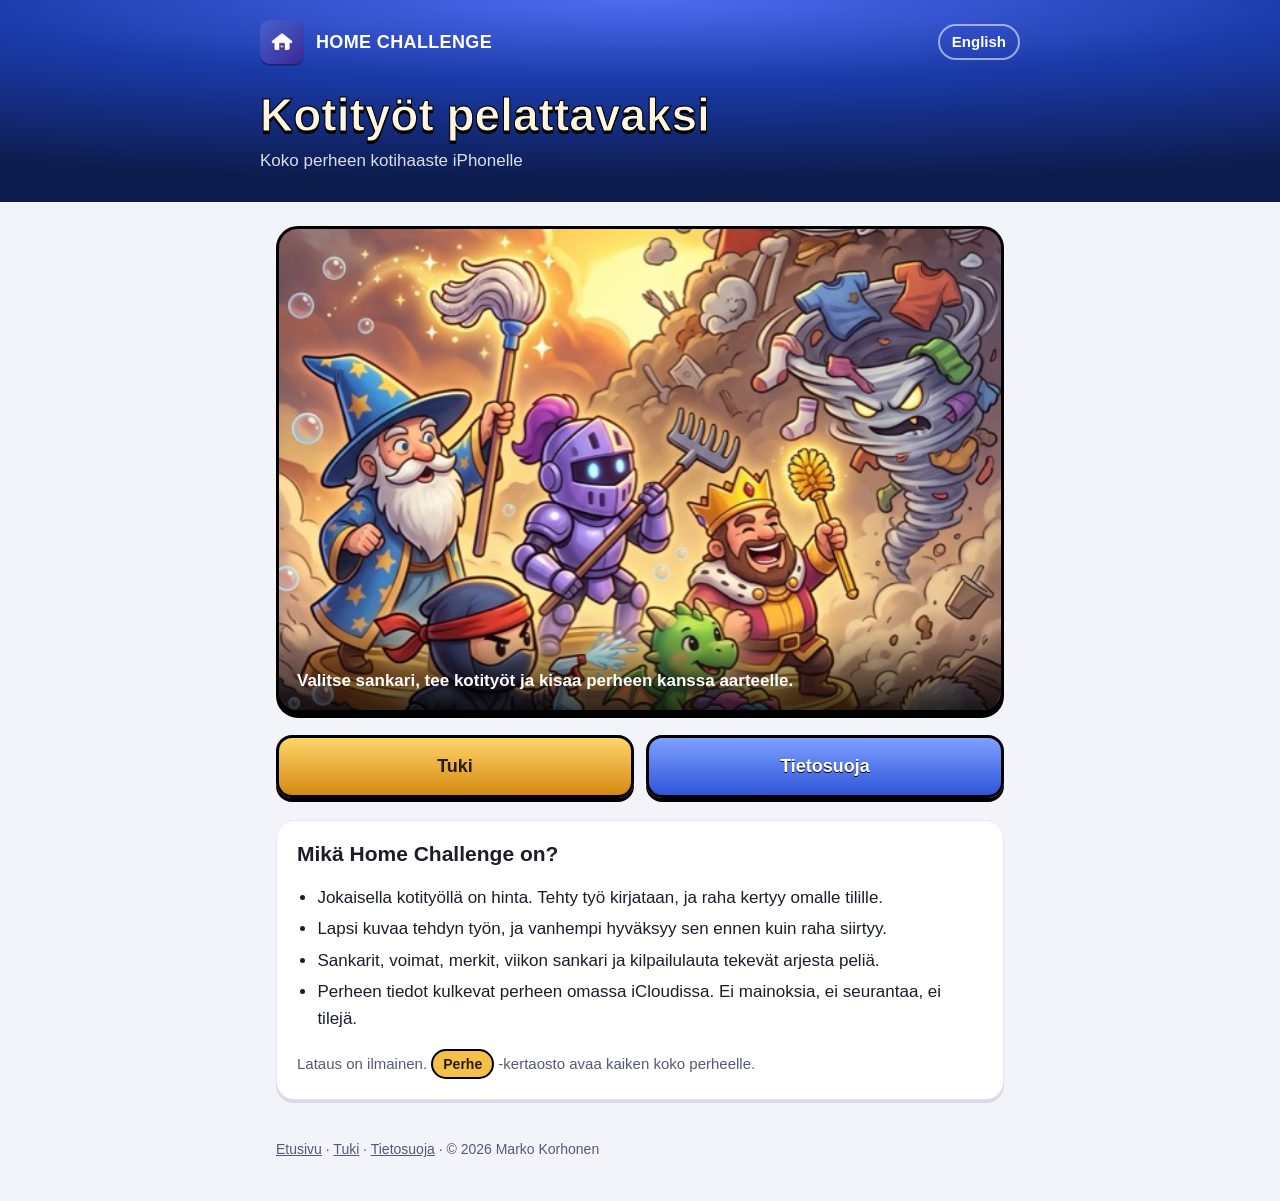
==== index.html @ 7b73b27b "Home Challenge: tietosuojaseloste ja tukisivu Co-Authored-By: Claude Opus 5.5 <noreply@anthropic.com" ====
<!doctype html>
<html lang="fi">
<head>
<meta charset="utf-8">
<meta name="viewport" content="width=device-width, initial-scale=1, viewport-fit=cover">
<title>Home Challenge</title>
<meta name="description" content="Home Challenge: perheen kotityöt pelattavaksi. Sankarit, kilpailu ja omat rahat tehdyistä töistä.">
<link rel="icon" href="assets/icon.png">
<link rel="apple-touch-icon" href="assets/icon.png">
<link rel="stylesheet" href="assets/style.css">
</head>
<body>
<header class="top">
  <div class="top-inner">
    <div class="bar">
      <a class="brand" href="index.html"><img src="assets/icon.png" alt=""><b>Home Challenge</b></a>
      <a class="lang" href="en/index.html" hreflang="en" lang="en">English</a>
    </div>
    <h1>Kotityöt pelattavaksi</h1>
    <p>Koko perheen kotihaaste iPhonelle</p>
  </div>
</header>

<main>
  <figure class="hero">
    <img src="assets/splash.jpg" alt="Home Challengen sankarit siivoavat sotkuvuorta: velho, ritari, kuningas, ninja ja lohikäärme." width="558" height="1000">
    <figcaption class="cap">Valitse sankari, tee kotityöt ja kisaa perheen kanssa aarteelle.</figcaption>
  </figure>

  <div class="buttons">
    <a class="btn" href="support.html">Tuki</a>
    <a class="btn alt" href="privacy.html">Tietosuoja</a>
  </div>

  <section class="card">
    <h2>Mikä Home Challenge on?</h2>
    <ul>
      <li>Jokaisella kotityöllä on hinta. Tehty työ kirjataan, ja raha kertyy omalle tilille.</li>
      <li>Lapsi kuvaa tehdyn työn, ja vanhempi hyväksyy sen ennen kuin raha siirtyy.</li>
      <li>Sankarit, voimat, merkit, viikon sankari ja kilpailulauta tekevät arjesta peliä.</li>
      <li>Perheen tiedot kulkevat perheen omassa iCloudissa. Ei mainoksia, ei seurantaa, ei tilejä.</li>
    </ul>
    <p class="meta">Lataus on ilmainen. <span class="pill">Perhe</span> -kertaosto avaa kaiken koko perheelle.</p>
  </section>
</main>

<footer>
  <a href="index.html">Etusivu</a> · <a href="support.html">Tuki</a> · <a href="privacy.html">Tietosuoja</a> · © 2026 Marko Korhonen
</footer>
</body>
</html>
---- assets/style.css ----
/* Home Challenge: support and privacy pages. No web fonts, no trackers. */
:root {
  --night: #0d1b4c;
  --night-2: #1a3aa8;
  --gold: #f5c04a;
  --gold-deep: #d58a12;
  --cream: #fff6df;
  --ink: #1b1d2b;
  --muted: #535a73;
  --card: #ffffff;
  --line: #e3e6f0;
  --link: #1b4fd6;
  --page: #f3f4fa;
}
@media (prefers-color-scheme: dark) {
  :root {
    --ink: #eef0f8;
    --muted: #a9afc6;
    --card: #17203f;
    --line: #2a3666;
    --link: #8fb0ff;
    --page: #0b1433;
  }
}
* { box-sizing: border-box; }
html { -webkit-text-size-adjust: 100%; }
body {
  margin: 0;
  background: var(--page);
  color: var(--ink);
  font: 17px/1.6 -apple-system, BlinkMacSystemFont, "SF Pro Text", "Segoe UI", Roboto, Helvetica, Arial, sans-serif;
}
a { color: var(--link); }
img { max-width: 100%; height: auto; }

.top {
  background: radial-gradient(120% 90% at 50% 0%, #4f6cf2 0%, var(--night-2) 45%, var(--night) 100%);
  color: #fff;
  padding: 20px 16px 28px;
}
.top-inner, main, footer { max-width: 760px; margin: 0 auto; }
.bar { display: flex; align-items: center; justify-content: space-between; gap: 12px; }
.brand { display: flex; align-items: center; gap: 12px; color: #fff; text-decoration: none; }
.brand img { width: 44px; height: 44px; border-radius: 10px; box-shadow: 0 2px 0 rgba(0,0,0,.35); }
.brand b { font-weight: 900; letter-spacing: .02em; font-size: 18px; text-transform: uppercase; }
.lang { color: #fff; font-weight: 700; font-size: 15px; text-decoration: none; border: 2px solid rgba(255,255,255,.55); border-radius: 999px; padding: 4px 12px; }
.top h1 {
  margin: 26px 0 6px;
  font-size: clamp(30px, 7vw, 46px);
  line-height: 1.1;
  font-weight: 900;
  color: var(--cream);
  text-shadow: 0 3px 0 #000, 0 0 1px #000;
  -webkit-text-stroke: 1px #000;
}
.top p { margin: 0; color: rgba(255,255,255,.85); }

main { padding: 24px 16px 8px; }
.card {
  background: var(--card);
  border: 1px solid var(--line);
  border-radius: 18px;
  padding: 20px;
  margin: 0 0 18px;
  box-shadow: 0 3px 0 rgba(13,27,76,.12);
}
h2 { font-size: 21px; line-height: 1.25; margin: 0 0 8px; font-weight: 800; }
h3 { font-size: 17px; margin: 18px 0 4px; }
.card p:last-child, .card ul:last-child { margin-bottom: 0; }
ul { padding-left: 1.2em; }
li { margin: 4px 0; }
.meta { color: var(--muted); font-size: 15px; }
.pill {
  display: inline-block; background: var(--gold); color: #2a1a00; font-weight: 800;
  border-radius: 999px; padding: 2px 10px; font-size: 14px; border: 2px solid #000;
}

/* Landing */
.hero {
  position: relative; overflow: hidden; border-radius: 22px; border: 3px solid #000;
  box-shadow: 0 5px 0 #000; margin: 0 0 22px; background: #2b1a52;
}
.hero img { display: block; width: 100%; aspect-ratio: 3 / 2; object-fit: cover; object-position: 50% 62%; }
.hero .cap {
  position: absolute; left: 0; right: 0; bottom: 0; padding: 40px 18px 16px;
  background: linear-gradient(transparent, rgba(0,0,0,.75)); color: #fff; font-weight: 700;
}
.buttons { display: flex; flex-wrap: wrap; gap: 12px; margin: 4px 0 22px; }
.btn {
  flex: 1 1 200px; text-align: center; text-decoration: none; font-weight: 900; font-size: 18px;
  color: #2a1a00; background: linear-gradient(#ffd56a, var(--gold-deep)); border: 3px solid #000;
  border-radius: 16px; padding: 14px 16px; box-shadow: 0 4px 0 #000;
}
.btn.alt { background: linear-gradient(#7fa0ff, #2d55d8); color: #fff; text-shadow: 0 1px 0 #000; }
details { border-top: 1px solid var(--line); padding: 10px 0; }
details:first-of-type { border-top: 0; }
summary { cursor: pointer; font-weight: 700; }

footer { padding: 12px 16px 40px; color: var(--muted); font-size: 14px; }
footer a { color: inherit; }
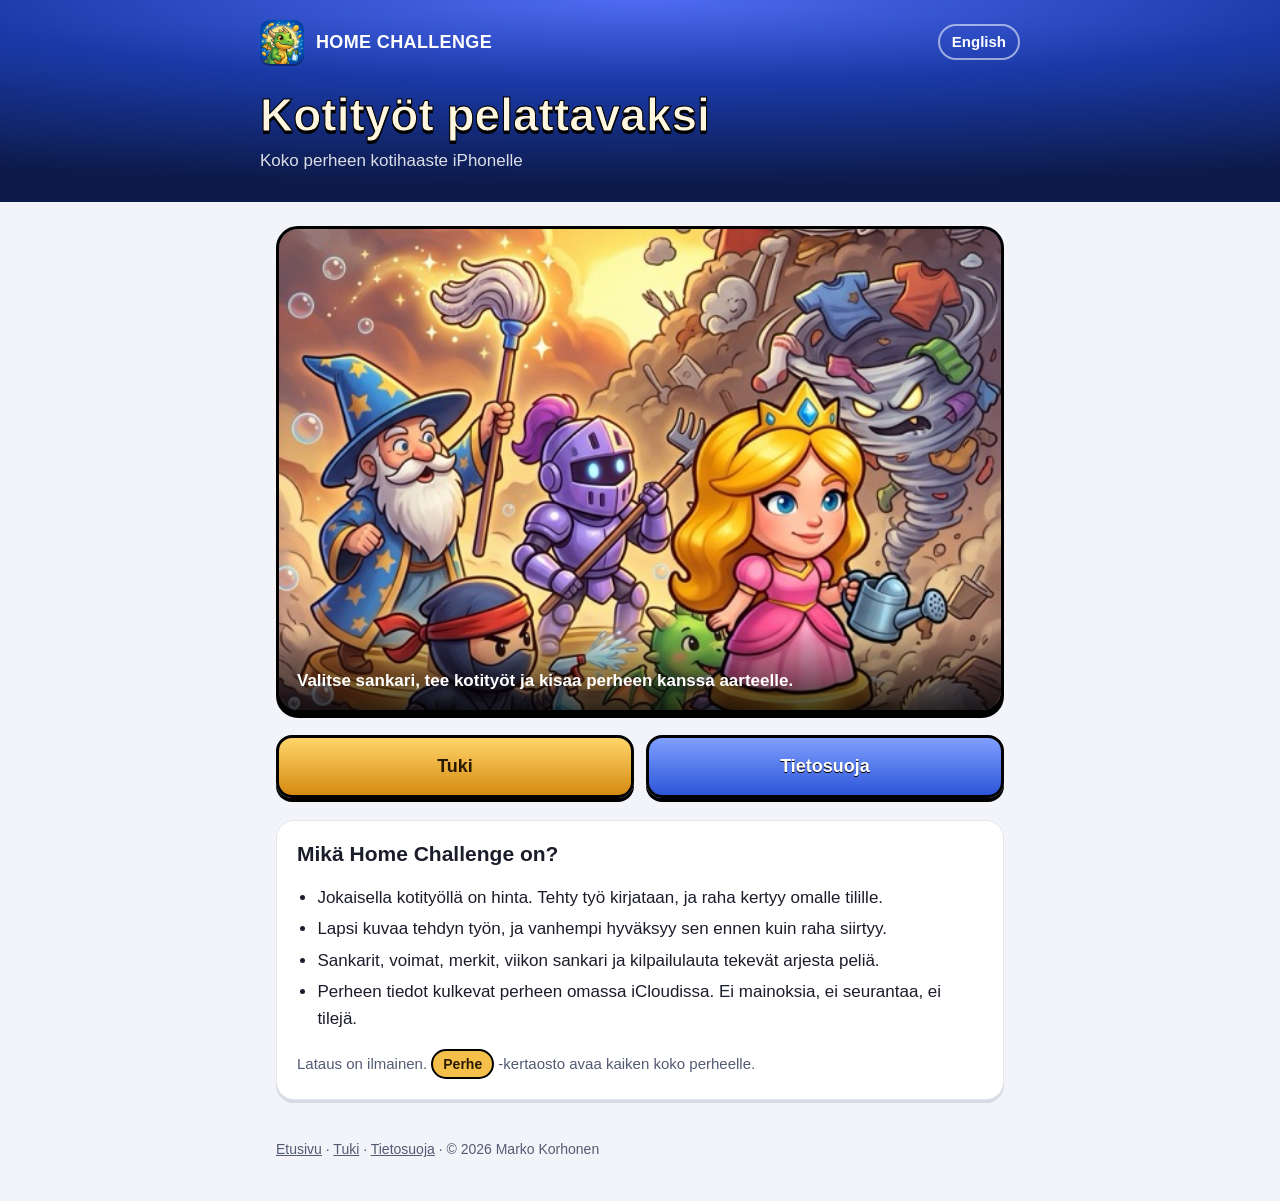
==== commit b9b8084e: "Etusivun kuva ilman kuningasta Co-Authored-By: Claude Opus 5.5 <noreply@anthropic.com>" ====
--- a/index.html
+++ b/index.html
@@ -23,7 +23,7 @@
 
 <main>
   <figure class="hero">
-    <img src="assets/splash.jpg" alt="Home Challengen sankarit siivoavat sotkuvuorta: velho, ritari, kuningas, ninja ja lohikäärme." width="558" height="1000">
+    <img src="assets/splash.jpg" alt="Home Challengen sankarit siivoavat sotkuvuorta: velho, ritari, prinsessa, ninja ja lohikäärme." width="558" height="1000">
     <figcaption class="cap">Valitse sankari, tee kotityöt ja kisaa perheen kanssa aarteelle.</figcaption>
   </figure>
 
